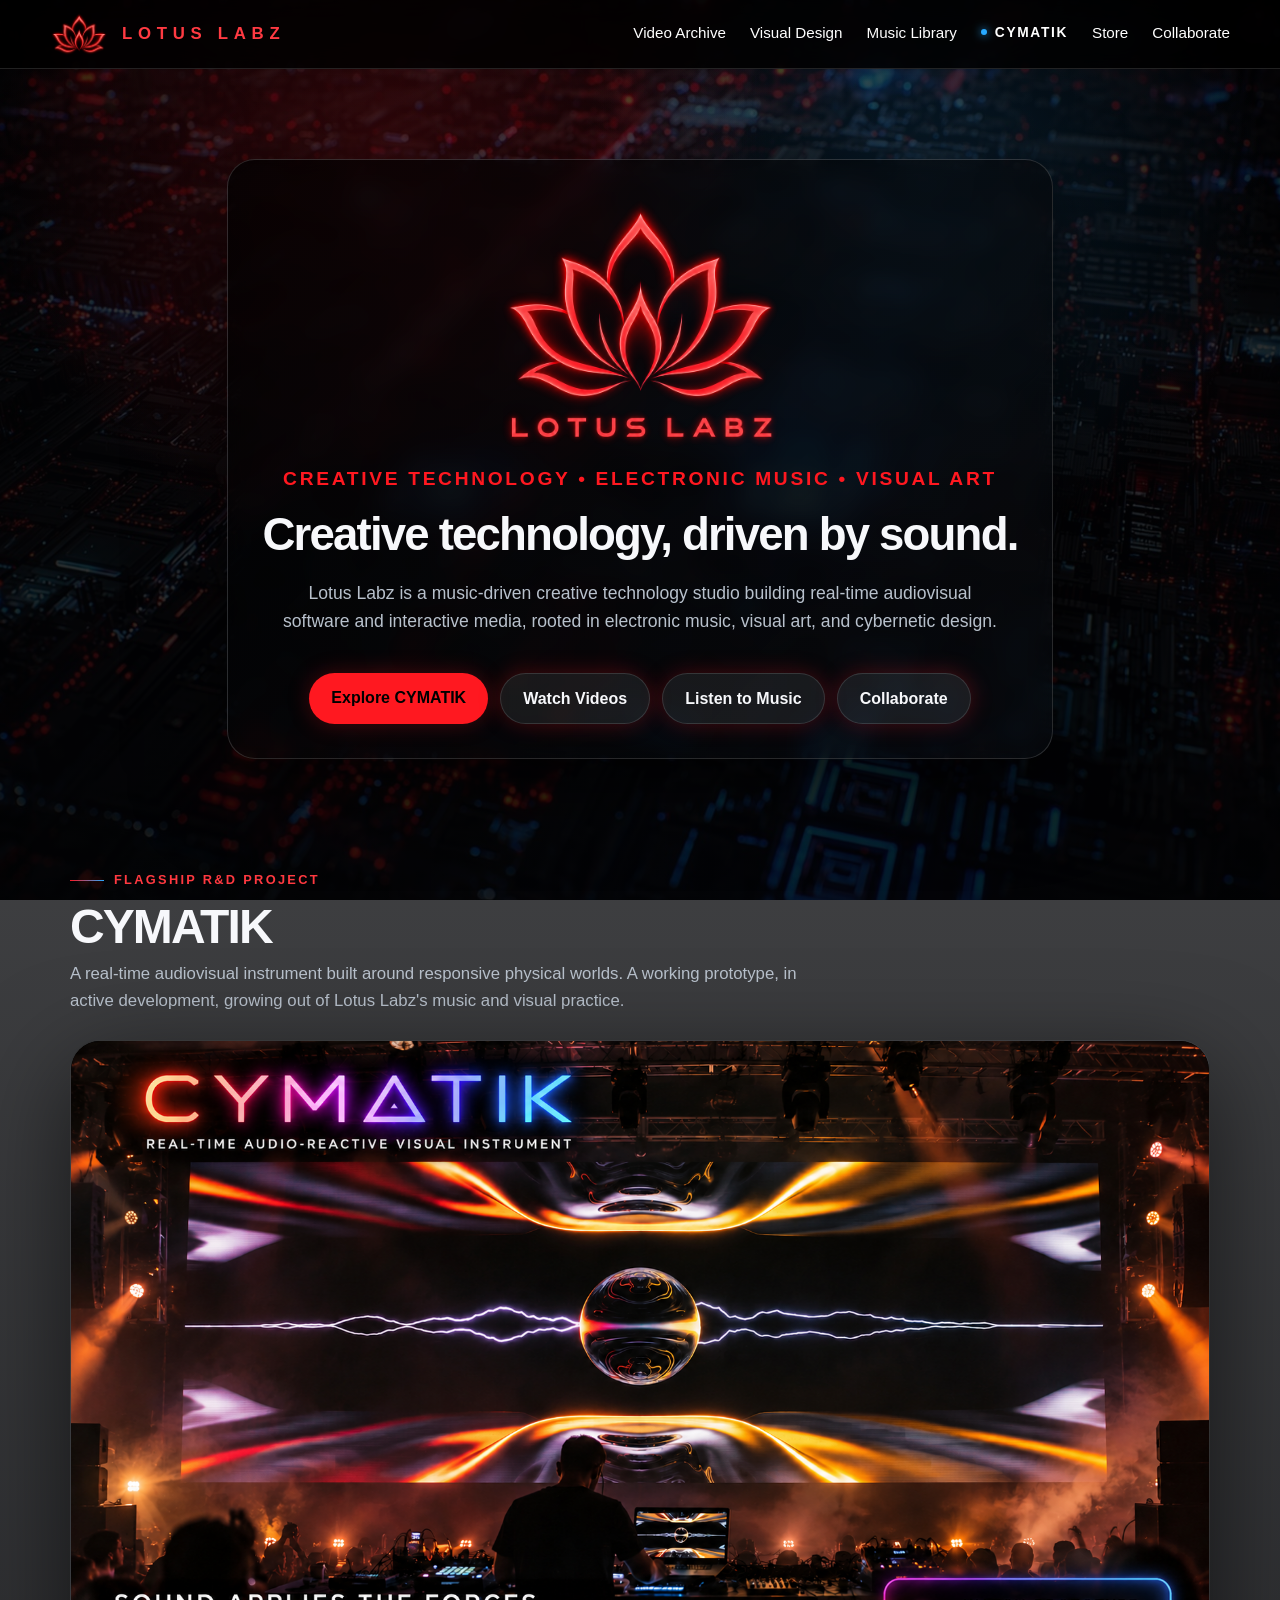
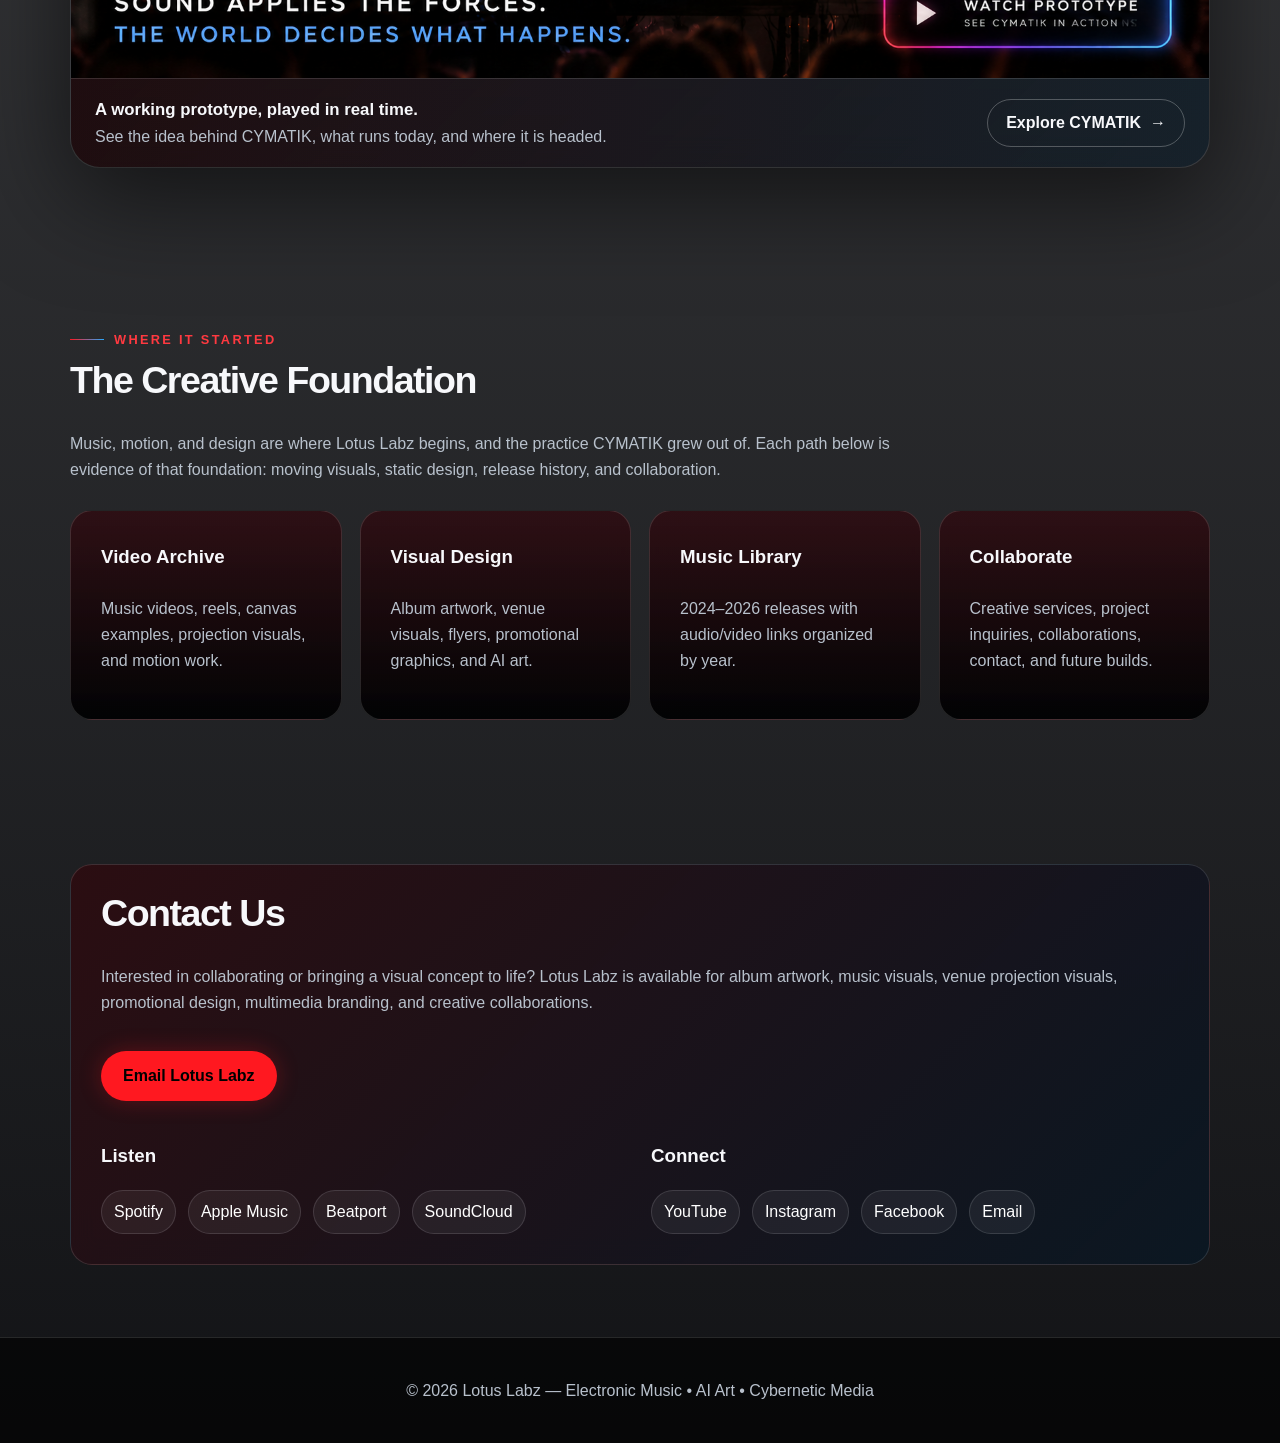
==== index.html @ 0d35b987 "CYMATIK live-performance PromoCard — coordinated site update - Replace CYMATIK PromoCard artwork wit" ====
<!DOCTYPE html><html lang="en"><head><meta charset="UTF-8"/><meta name="viewport" content="width=device-width, initial-scale=1.0"/><title>Lotus Labz | Creative Technology • Electronic Music • Visual Art</title><meta name="description" content="Lotus Labz is a music-driven creative technology studio building real-time audiovisual software and interactive media. Flagship project: CYMATIK, a working audiovisual instrument prototype."/><style>
:root{--bg:#040508;--panel:rgba(7,10,15,.78);--panel-strong:rgba(7,10,15,.9);--text:#f7f8fb;--muted:#b8c1cc;--accent:#ff1820;--blue:#28a9ff;--line:rgba(255,255,255,.13)}
*{box-sizing:border-box}html{scroll-behavior:smooth}body{margin:0;font-family:Arial,Helvetica,sans-serif;background:linear-gradient(rgba(4,5,8,.70),rgba(4,5,8,.94)),url("background.jpg") center/cover fixed no-repeat;color:var(--text);line-height:1.6}
body:before{content:"";position:fixed;inset:0;pointer-events:none;background:radial-gradient(circle at 30% 18%,rgba(255,24,32,.18),transparent 34%),radial-gradient(circle at 72% 22%,rgba(40,169,255,.15),transparent 30%),linear-gradient(90deg,rgba(0,0,0,.35),rgba(0,0,0,.08),rgba(0,0,0,.38));z-index:-1}
header{padding:18px 22px;border-bottom:1px solid var(--line);background:rgba(0,0,0,.8);backdrop-filter:blur(14px);position:sticky;top:0;z-index:10}
nav{display:flex;justify-content:space-between;align-items:center;max-width:1180px;margin:auto;gap:24px}nav ul{display:flex;list-style:none;gap:22px;padding:0;margin:0}nav a,a{color:white;text-decoration:none}nav a:hover,a:hover{color:var(--accent)}
.brand{display:flex;align-items:center;gap:14px;flex:none}.brand-mark{display:block;height:46px;width:auto}.brand-word{color:#ff3a42;font-weight:800;font-size:1.05rem;letter-spacing:.34em;text-transform:uppercase;white-space:nowrap}.brand:hover .brand-word{color:#fff}
.hero{min-height:calc(100vh - 130px);max-width:1180px;margin:auto;padding:40px 20px 30px;display:flex;align-items:center}.hero-panel{max-width:920px;padding:34px;background:linear-gradient(135deg,rgba(0,0,0,.76),rgba(10,13,18,.5));border:1px solid rgba(255,255,255,.15);border-radius:28px;box-shadow:0 24px 90px rgba(0,0,0,.62);backdrop-filter:blur(10px);text-align:center;margin:auto}.hero-brand{display:block;width:min(64vw,290px);height:auto;margin:0 auto 10px}
.kicker{color:var(--accent);text-transform:uppercase;letter-spacing:.14em;font-weight:900;font-size:clamp(.92rem,1.55vw,1.2rem);margin-bottom:18px;white-space:nowrap}.hero h1{font-size:clamp(1.75rem,4vw,2.85rem);line-height:1.02;margin:0 0 20px;letter-spacing:-.04em}.hero p{color:var(--muted);font-size:1.1rem;max-width:720px;margin-left:auto;margin-right:auto}
section{max-width:1180px;margin:auto;padding:72px 20px}section h2{font-size:2.35rem;line-height:1;margin-top:0;letter-spacing:-.04em}.section-intro{color:var(--muted);max-width:820px;margin-bottom:28px}.grid{display:grid;grid-template-columns:repeat(3,1fr);gap:20px}.work-grid{display:grid;grid-template-columns:repeat(4,1fr);gap:18px}
.card,.work-card,.video-card{background:var(--panel);border:1px solid var(--line);border-radius:22px;padding:30px;backdrop-filter:blur(12px)}.work-card{min-height:210px;display:flex;flex-direction:column;justify-content:flex-end;background:linear-gradient(180deg,rgba(255,24,32,.14),rgba(0,0,0,.76)),rgba(7,10,15,.82)}.work-card h3{margin:0 0 8px}.work-card p,.card p,.page-title p,.placeholder p,.video-card p{color:var(--muted)}a.card,a.work-card{display:flex;color:var(--text);transition:.2s}a.card:hover,a.work-card:hover{transform:translateY(-4px);border-color:rgba(255,24,32,.72);box-shadow:0 0 34px rgba(255,24,32,.18),0 0 38px rgba(40,169,255,.08);color:var(--text)}
.btn{display:inline-block;margin-top:20px;background:var(--accent);color:black;padding:12px 22px;border-radius:999px;text-decoration:none;font-weight:bold;box-shadow:0 0 22px rgba(255,24,32,.26)}.btn.secondary{background:rgba(255,255,255,.08);color:var(--text);border:1px solid var(--line)}.btn.disabled{background:rgba(255,255,255,.055);color:rgba(255,255,255,.48);border:1px solid rgba(255,255,255,.14);box-shadow:none;cursor:not-allowed;pointer-events:none}.btn.disabled:hover{transform:none;color:rgba(255,255,255,.48);border-color:rgba(255,255,255,.14);background:rgba(255,255,255,.055)}.button-row{display:flex;flex-wrap:wrap;gap:12px;justify-content:center}
.page-title{max-width:1180px;margin:auto;padding:90px 20px 20px}.page-title h1{font-size:clamp(3rem,7vw,5.2rem);line-height:.94;margin-bottom:12px;letter-spacing:-.06em}.placeholder{background:var(--panel-strong);border:1px dashed rgba(255,255,255,.28);border-radius:22px;padding:34px;backdrop-filter:blur(12px)}
.video-stack{display:grid;gap:34px}.video-card{padding:0;overflow:hidden;background:linear-gradient(135deg,rgba(7,10,15,.92),rgba(7,10,15,.72));box-shadow:0 18px 70px rgba(0,0,0,.42)}.video-info{padding:24px 28px 30px}.video-info h3{margin:0 0 8px;font-size:clamp(1.6rem,3vw,2.35rem);letter-spacing:-.04em}.video-meta{display:inline-flex;color:var(--accent);font-size:.78rem;font-weight:800;letter-spacing:.16em;text-transform:uppercase;margin-bottom:12px}.video-frame{position:relative;width:100%;aspect-ratio:16/9;background:rgba(0,0,0,.65);border-bottom:1px solid var(--line)}.video-frame iframe{position:absolute;inset:0;width:100%;height:100%}
.year-block{margin-bottom:34px}.year-block h2{border-bottom:1px solid var(--line);padding-bottom:16px}.track-list{display:grid;gap:12px}.track-row{display:grid;grid-template-columns:auto 1fr auto;align-items:center;gap:14px;background:rgba(7,10,15,.76);border:1px solid var(--line);border-radius:16px;padding:14px 16px;transition:.2s}.track-row:hover{transform:translateX(4px);border-color:rgba(255,24,32,.72);box-shadow:0 0 24px rgba(255,24,32,.16)}.track-icon{width:34px;height:34px;border-radius:50%;display:grid;place-items:center;background:rgba(255,255,255,.08)}.track-name{font-weight:800}.track-note{color:var(--muted);font-size:.86rem}.track-action{color:var(--accent);font-weight:800;font-size:.84rem;white-space:nowrap}
.gallery-subsection{margin-bottom:48px}.gallery-grid{display:grid;grid-template-columns:repeat(3,1fr);gap:18px}.gallery-item{position:relative;display:block;overflow:hidden;border-radius:20px;border:1px solid var(--line);background:#000;aspect-ratio:1/1;transition:.2s}.gallery-item img{width:100%;height:100%;object-fit:cover;display:block;transition:.25s}.gallery-item:hover{transform:translateY(-4px);border-color:rgba(255,24,32,.72);box-shadow:0 0 32px rgba(255,24,32,.18)}.gallery-item:hover img{transform:scale(1.055);opacity:.82}.gallery-caption{position:absolute;inset:auto 0 0 0;padding:18px;background:linear-gradient(transparent,rgba(0,0,0,.88))}.gallery-caption h3{margin:0;font-size:1rem}.gallery-caption p{margin:4px 0 0;color:var(--muted);font-size:.82rem}
.lightbox{display:none;position:fixed;z-index:50;inset:0;background:rgba(0,0,0,.92);align-items:center;justify-content:center;padding:30px}.lightbox:target{display:flex}.lightbox-content{max-width:min(96vw,1200px);max-height:90vh;text-align:center}.lightbox img{max-width:100%;max-height:78vh;object-fit:contain;border-radius:16px;box-shadow:0 0 50px rgba(255,24,32,.22)}.lightbox-close{position:fixed;top:20px;right:26px;font-size:2rem;color:white}
.contact-card{background:linear-gradient(135deg,rgba(255,24,32,.14),rgba(40,169,255,.08)),var(--panel-strong)}.platforms{display:grid;grid-template-columns:repeat(2,minmax(0,1fr));gap:22px;margin-top:22px}.socials{display:flex;flex-wrap:wrap;gap:12px;margin-top:10px}.socials a{border:1px solid var(--line);border-radius:999px;padding:8px 12px;background:rgba(255,255,255,.06)}

.cymatik-section{position:relative;max-width:1180px;margin:auto;padding:38px 20px 82px}.cymatik-entry{position:relative;overflow:hidden;border:1px solid rgba(255,255,255,.16);border-radius:30px;background:linear-gradient(135deg,rgba(0,0,0,.86),rgba(7,10,15,.62));box-shadow:0 28px 100px rgba(0,0,0,.58);backdrop-filter:blur(14px);transition:border-color .3s ease,box-shadow .3s ease}.cymatik-entry:hover{border-color:rgba(255,255,255,.32);box-shadow:0 30px 110px rgba(0,0,0,.62),0 0 42px rgba(255,24,32,.12),0 0 48px rgba(40,169,255,.08)}.cymatik-stage{position:relative;display:block;overflow:hidden;border-radius:29px 29px 0 0;background:#000}.cymatik-promo{position:relative;display:block;opacity:1;visibility:visible;transition:opacity .4s ease,visibility 0s linear 0s}.cymatik-card{display:block;width:100%;height:auto}.cymatik-trigger{position:absolute;transform:translate(-50%,-50%);margin:0;padding:0;border:0;background:transparent;-webkit-appearance:none;appearance:none;cursor:pointer;min-width:44px;min-height:44px;transition:background-color .25s ease,box-shadow .25s ease}.cymatik-trigger:focus-visible{outline:2px solid var(--blue);outline-offset:4px}.cymatik-trigger--watchproto{left:84%;top:87.5%;width:22%;height:9%;border-radius:999px}.cymatik-trigger--watchproto:hover{background:rgba(255,255,255,.1);box-shadow:0 0 22px rgba(255,24,32,.28)}.cymatik-player{position:absolute;inset:0;opacity:0;visibility:hidden;background:#000;transition:opacity .4s ease,visibility 0s linear .4s}.cymatik-video{display:block;width:100%;height:100%;object-fit:contain;background:#000}.cymatik-stage.is-playing .cymatik-promo{opacity:0;visibility:hidden;transition:opacity .4s ease,visibility 0s linear .4s}.cymatik-stage.is-playing .cymatik-player{opacity:1;visibility:visible;transition:opacity .4s ease,visibility 0s linear 0s}.cymatik-close{position:absolute;top:14px;right:14px;z-index:3;display:flex;align-items:center;justify-content:center;width:44px;height:44px;font-size:1.5rem;line-height:1;color:var(--text);background:rgba(0,0,0,.62);border:1px solid var(--line);border-radius:50%;cursor:pointer;transition:background-color .2s ease,border-color .2s ease}.cymatik-close:hover{background:rgba(0,0,0,.85);border-color:rgba(255,255,255,.4)}.cymatik-close:focus-visible{outline:2px solid var(--blue);outline-offset:3px}@media(prefers-reduced-motion:reduce){.cymatik-promo,.cymatik-player,.cymatik-entry,.cymatik-trigger,.cymatik-close{transition:none}}

.eyebrow{display:inline-flex;align-items:center;gap:10px;color:#ff3940;font-size:.8rem;font-weight:900;letter-spacing:.18em;text-transform:uppercase}.eyebrow:before{content:"";width:34px;height:1px;background:linear-gradient(90deg,var(--accent),var(--blue))}.cymatik-section{padding-top:24px}.cymatik-intro{max-width:760px;margin:0 0 26px}.cymatik-intro h2{font-size:clamp(2rem,4vw,3rem);margin:12px 0 10px}.cymatik-intro p{color:var(--muted);margin:0;font-size:1.05rem}.cymatik-path{display:flex;align-items:center;justify-content:space-between;gap:22px;padding:18px 24px;background:linear-gradient(90deg,rgba(255,24,32,.08),rgba(40,169,255,.07));border-top:1px solid var(--line)}.cymatik-path p{margin:0;color:var(--muted)}.cymatik-path strong{display:block;color:var(--text);font-size:1.05rem}.cymatik-path a{flex:none;display:inline-flex;align-items:center;gap:9px;padding:10px 18px;border:1px solid rgba(255,255,255,.26);border-radius:999px;font-weight:800;color:var(--text)}.cymatik-path a:after{content:"\2192"}.cymatik-path a:hover{border-color:rgba(255,24,32,.7)}
footer{text-align:center;padding:40px 20px;border-top:1px solid var(--line);color:var(--muted);background:rgba(0,0,0,.62)}
@media(max-width:900px){.kicker{white-space:normal;font-size:1rem}.grid,.work-grid,.gallery-grid,.platforms{grid-template-columns:1fr}.hero{min-height:auto;padding:34px 18px}.hero-panel{padding:24px}nav{align-items:flex-start;gap:16px;flex-direction:column}nav ul{flex-wrap:wrap;gap:14px}.brand-mark{height:40px}.brand-word{font-size:.92rem;letter-spacing:.28em}.track-row{grid-template-columns:auto 1fr}.track-action{grid-column:2}.cymatik-section{padding:28px 14px 60px}.cymatik-entry{border-radius:20px}.cymatik-stage{border-radius:19px 19px 0 0}.cymatik-close{top:10px;right:10px}.cymatik-path{align-items:flex-start;flex-direction:column;padding:18px}.cymatik-path a{width:100%;justify-content:center}.cymatik-intro h2{font-size:2rem}}
</style><link rel="stylesheet" href="assets/site.css"><script src="assets/site.js"></script></head><body><header class="site-header"><nav class="site-nav" aria-label="Primary"><a class="brand" href="index.html" aria-label="Lotus Labz home"><img class="brand-mark" src="assets/lotus-labz-mark-red-v2-web.png" alt=""><span class="brand-word">Lotus Labz</span></a><button type="button" class="nav-toggle" aria-expanded="false" aria-controls="site-menu" aria-label="Open menu"><span class="bars"></span></button><ul class="site-menu" id="site-menu"><li><a href="visuals.html">Video Archive</a></li><li><a href="design.html">Visual Design</a></li><li><a href="music.html">Music Library</a></li><li><a class="nav-cymatik" href="cymatik/">CYMATIK</a></li><li><a href="store/">Store</a></li><li><a href="lotus-labz.html">Collaborate</a></li></ul></nav></header>
<section class="hero"><div class="hero-panel"><img src="assets/lotus-labz-logo-red-v2-web.png" class="hero-brand" alt="Lotus Labz"><div class="kicker">Creative Technology • Electronic Music • Visual Art</div><h1>Creative technology, driven by sound.</h1><p>Lotus Labz is a music-driven creative technology studio building real-time audiovisual software and interactive media, rooted in electronic music, visual art, and cybernetic design.</p><div class="button-row"><a class="btn" href="cymatik/">Explore CYMATIK</a><a class="btn secondary" href="visuals.html">Watch Videos</a><a class="btn secondary" href="music.html">Listen to Music</a><a class="btn secondary" href="lotus-labz.html">Collaborate</a></div></div></section>

<section class="cymatik-section" id="cymatik"><div class="cymatik-intro"><span class="eyebrow">Flagship R&amp;D Project</span><h2>CYMATIK</h2><p>A real-time audiovisual instrument built around responsive physical worlds. A working prototype, in active development, growing out of Lotus Labz's music and visual practice.</p></div><div class="cymatik-entry"><div class="cymatik-stage" id="cymatikStage"><div class="cymatik-promo"><img class="cymatik-card" src="assets/cymatik-live-performance-promo.png" alt="CYMATIK by Lotus Labz — live performance. Audio-reactive visual instrument in action."><button type="button" class="cymatik-trigger cymatik-trigger--watchproto" data-cymatik-open aria-label="Watch the CYMATIK prototype demo"></button></div><div class="cymatik-player"><video class="cymatik-video" id="cymatikVideo" controls playsinline preload="none"><source src="media/cymatik-web-preview.mp4" type="video/mp4">Your browser does not support the video tag.</video><button type="button" class="cymatik-close" id="cymatikClose" aria-label="Close preview and return to the CYMATIK card">&times;</button></div></div><div class="cymatik-path"><p><strong>A working prototype, played in real time.</strong>See the idea behind CYMATIK, what runs today, and where it is headed.</p><a href="cymatik/">Explore CYMATIK</a></div></div></section>
<section id="work"><span class="eyebrow eyebrow-lead">Where it started</span><h2>The Creative Foundation</h2><p class="section-intro">Music, motion, and design are where Lotus Labz begins, and the practice CYMATIK grew out of. Each path below is evidence of that foundation: moving visuals, static design, release history, and collaboration.</p><div class="work-grid"><a class="work-card" href="visuals.html"><h3>Video Archive</h3><p>Music videos, reels, canvas examples, projection visuals, and motion work.</p></a><a class="work-card" href="design.html"><h3>Visual Design</h3><p>Album artwork, venue visuals, flyers, promotional graphics, and AI art.</p></a><a class="work-card" href="music.html"><h3>Music Library</h3><p>2024–2026 releases with audio/video links organized by year.</p></a><a class="work-card" href="lotus-labz.html"><h3>Collaborate</h3><p>Creative services, project inquiries, collaborations, contact, and future builds.</p></a></div></section>
<section id="contact"><div class="card contact-card"><h2>Contact Us</h2><p>Interested in collaborating or bringing a visual concept to life? Lotus Labz is available for album artwork, music visuals, venue projection visuals, promotional design, multimedia branding, and creative collaborations.</p><a class="btn" href="mailto:jynx@lotuslabz.net">Email Lotus Labz</a><div class="platforms"><div><h3>Listen</h3><div class="socials"><a href="https://open.spotify.com/artist/1IHrpVkPW9ubfXyLaTSTbT?si=lDyLz0TPRCCQdSiR8ipe6Q" target="_blank">Spotify</a><a href="https://music.apple.com/us/artist/jynxer23/1738558885" target="_blank">Apple Music</a><a href="https://www.beatport.com/search?q=jynxer23" target="_blank">Beatport</a><a href="https://soundcloud.com/jynxer23" target="_blank">SoundCloud</a></div></div><div><h3>Connect</h3><div class="socials"><a href="https://www.youtube.com/@jamiesako3502" target="_blank">YouTube</a><a href="https://www.instagram.com/jynxer23/" target="_blank">Instagram</a><a href="https://www.facebook.com/jynxer23/" target="_blank">Facebook</a><a href="mailto:jynx@lotuslabz.net">Email</a></div></div></div></div></section>
<footer>© 2026 Lotus Labz — Electronic Music • AI Art • Cybernetic Media</footer><script src="assets/cymatik-player.js"></script>
</body></html>
---- assets/site.css ----
/* Lotus Labz shared header + bridge styles. Loaded last on every page so it wins over per-page legacy header rules. */
.site-header{padding:12px 22px;border-bottom:1px solid rgba(255,255,255,.13);background:rgba(0,0,0,.84);-webkit-backdrop-filter:blur(14px);backdrop-filter:blur(14px);position:sticky;top:0;z-index:30}
.site-header .site-nav{display:flex;flex-direction:row;align-items:center;justify-content:space-between;max-width:1180px;margin:0 auto;gap:24px}
.site-header .brand{display:flex;align-items:center;gap:14px;flex:none;color:#fff;text-decoration:none}
.site-header .brand-mark{display:block;height:44px;width:auto}
.site-header .brand-word{color:#ff3a42;font-weight:800;font-size:1.05rem;letter-spacing:.34em;text-transform:uppercase;white-space:nowrap}
.site-header .brand:hover .brand-word{color:#fff}
.site-header .site-menu{display:flex;flex-direction:row;flex-wrap:nowrap;align-items:center;gap:4px 24px;list-style:none;padding:0;margin:0}
.site-header .site-menu a{display:inline-block;color:#fff;text-decoration:none;font-size:.95rem;padding:6px 0;border-bottom:2px solid transparent;white-space:nowrap}
.site-header .site-menu a:hover{color:#ff1820}
.site-header .site-menu a[aria-current="page"]{color:#ff3a42;font-weight:800;border-bottom-color:#ff3a42}
.site-header .site-menu a.nav-cymatik{font-weight:800;letter-spacing:.12em;text-transform:uppercase;font-size:.86rem}
.site-header .site-menu a.nav-cymatik:before{content:"";display:inline-block;width:6px;height:6px;border-radius:50%;background:#28a9ff;box-shadow:0 0 9px #28a9ff;margin-right:8px;vertical-align:middle;position:relative;top:-1px}
.site-header .nav-toggle{display:none;flex:none;width:44px;height:44px;padding:0;border:1px solid rgba(255,255,255,.22);border-radius:12px;background:rgba(255,255,255,.04);cursor:pointer;position:relative;color:#fff}
.site-header .nav-toggle:hover{border-color:#ff1820}
.site-header .nav-toggle .bars,.site-header .nav-toggle .bars:before,.site-header .nav-toggle .bars:after{display:block;position:absolute;left:12px;width:18px;height:2px;border-radius:2px;background:#fff;content:"";transition:transform .2s,opacity .2s,top .2s}
.site-header .nav-toggle .bars{top:21px}
.site-header .nav-toggle .bars:before{left:0;top:-6px}
.site-header .nav-toggle .bars:after{left:0;top:6px}
.site-header .nav-toggle[aria-expanded="true"] .bars{background:transparent}
.site-header .nav-toggle[aria-expanded="true"] .bars:before{top:0;transform:rotate(45deg)}
.site-header .nav-toggle[aria-expanded="true"] .bars:after{top:0;transform:rotate(-45deg)}

@media(max-width:1000px){
  .site-header{padding:10px 16px}
  .site-header .brand-mark{height:38px}
  .site-header .brand-word{font-size:.84rem;letter-spacing:.24em}
  /* no-JS fallback: links wrap in a compact row under the brand */
  .site-header .site-nav{flex-wrap:wrap}
  .site-header .site-menu{flex-wrap:wrap;gap:2px 16px;width:100%}
  /* JS present: collapse into a toggle menu */
  .nav-js .site-header .nav-toggle{display:block}
  .nav-js .site-header .site-nav{flex-wrap:nowrap}
  .nav-js .site-header .site-menu{display:none;position:absolute;left:0;right:0;top:100%;flex-direction:column;align-items:stretch;gap:0;width:auto;padding:6px 16px 14px;background:rgba(4,5,8,.97);border-bottom:1px solid rgba(255,24,32,.4);box-shadow:0 24px 40px rgba(0,0,0,.6)}
  .nav-js .site-header .site-menu.is-open{display:flex}
  .nav-js .site-header .site-menu li{border-top:1px solid rgba(255,255,255,.09)}
  .nav-js .site-header .site-menu li:first-child{border-top:0}
  .nav-js .site-header .site-menu a{display:block;padding:14px 4px;font-size:1rem;border-bottom:0}
  .nav-js .site-header .site-menu a[aria-current="page"]{box-shadow:inset 3px 0 0 #ff3a42;padding-left:12px}
}

/* "Lineage" band: ties creative pages back to the CYMATIK direction without rewriting their content */
.lineage{max-width:1180px;margin:10px auto 0;padding:0 20px 56px}
.lineage-inner{display:flex;align-items:center;justify-content:space-between;gap:24px;padding:22px 26px;border:1px solid rgba(255,255,255,.13);border-left:3px solid #ff1820;border-radius:18px;background:linear-gradient(90deg,rgba(255,24,32,.09),rgba(7,10,15,.8) 55%),rgba(7,10,15,.8);-webkit-backdrop-filter:blur(10px);backdrop-filter:blur(10px)}
.lineage-copy{margin:0;color:#b8c1cc;line-height:1.6;max-width:760px}
.lineage-copy strong{display:block;color:#f7f8fb;font-size:1.05rem;margin-bottom:4px}
.lineage-link{flex:none;color:#fff;text-decoration:none;font-weight:800;letter-spacing:.08em;text-transform:uppercase;font-size:.82rem;padding:12px 20px;border:1px solid rgba(40,169,255,.6);border-radius:999px;white-space:nowrap}
.lineage-link:hover{color:#fff;border-color:#ff1820;box-shadow:0 0 22px rgba(255,24,32,.28)}
@media(max-width:700px){.lineage{padding:0 16px 44px}.lineage-inner{flex-direction:column;align-items:flex-start;padding:20px}.lineage-link{width:100%;text-align:center}}
.eyebrow-lead{margin-bottom:12px}
/* Store: product facts + services row (storefront.css provides .tier, .shell, .status, .btn) */
.store-facts{padding-bottom:36px}
.store-facts .tier-grid{grid-template-columns:repeat(2,1fr)}
.store-facts dl{margin:12px 0 0;display:grid;grid-template-columns:auto 1fr;gap:8px 18px;color:#b8c1cc;font-size:.95rem}
.store-facts dt{color:#f7f8fb;font-weight:800}
.store-facts dd{margin:0}
.store-facts .tier p{margin:8px 0 0;color:#b8c1cc;font-size:.95rem}
.store-facts .button-row{margin-top:16px}
@media(max-width:900px){.store-facts .tier-grid{grid-template-columns:1fr}}
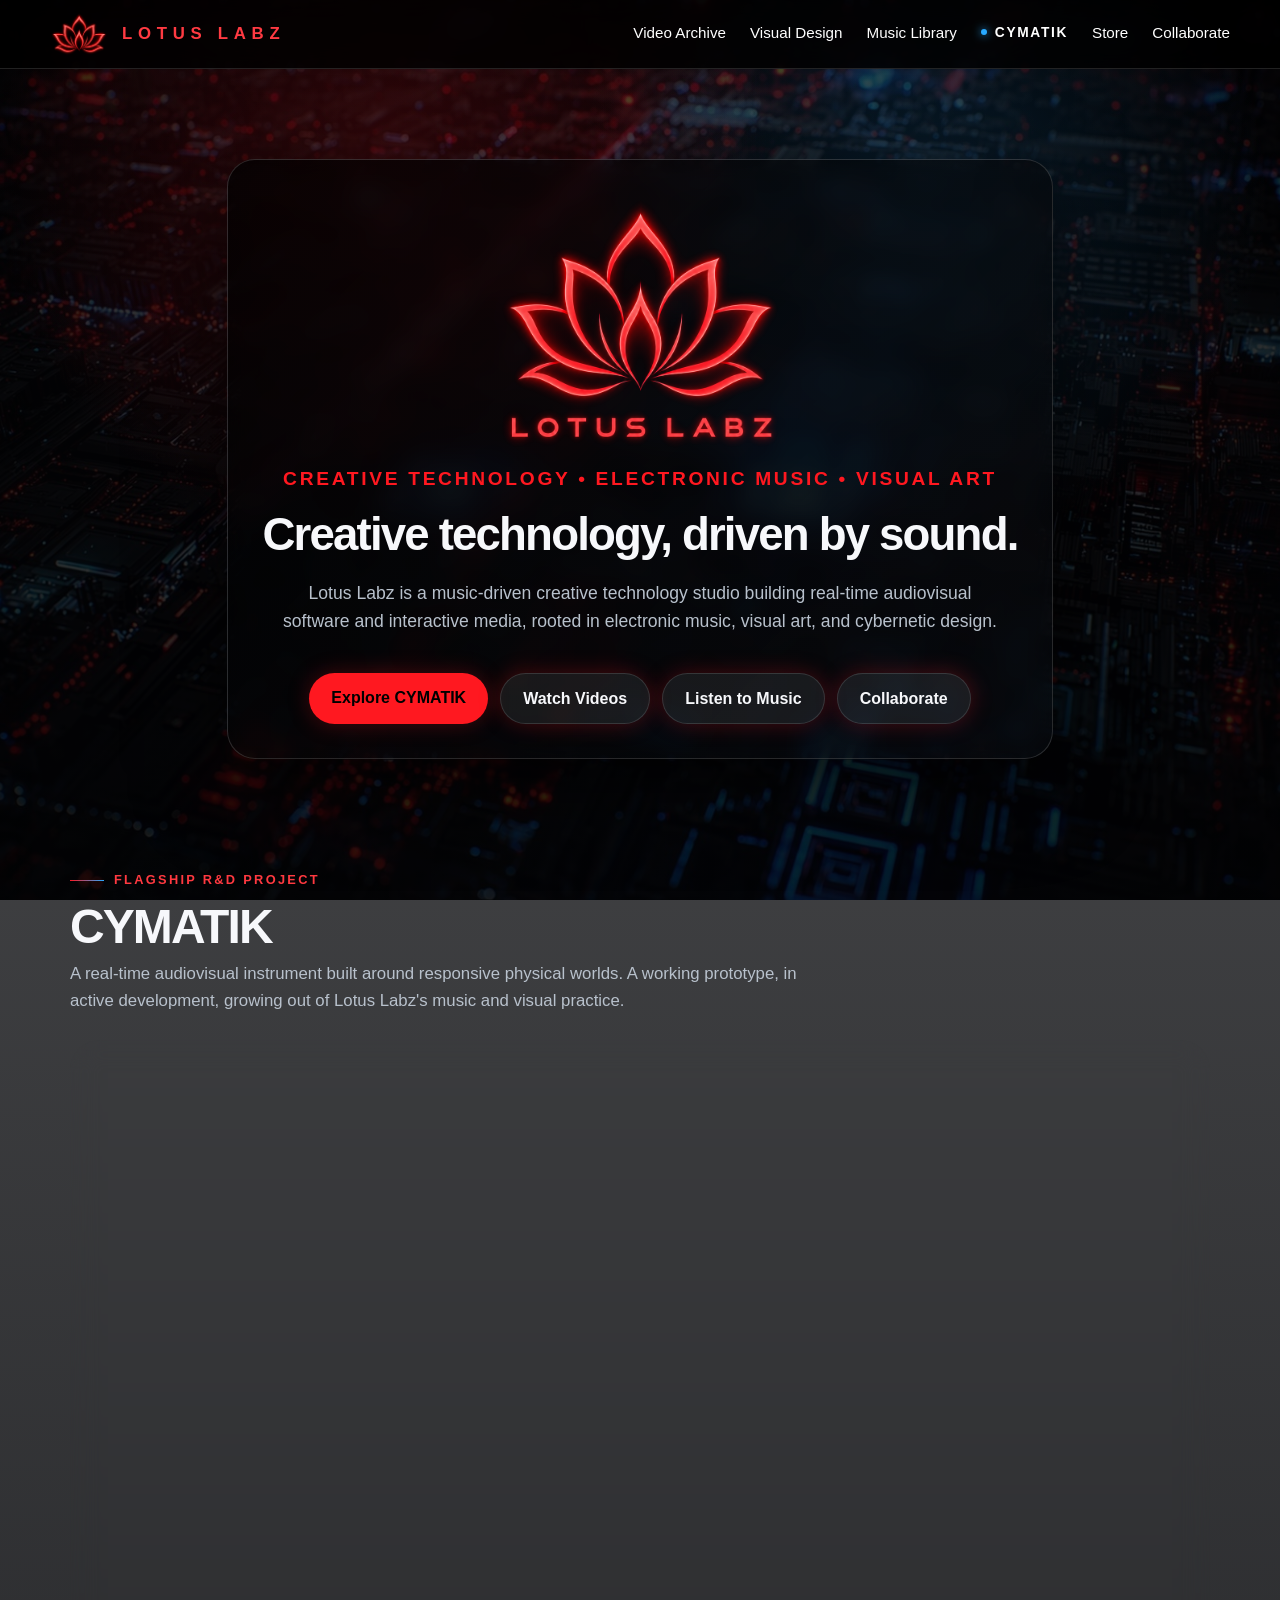
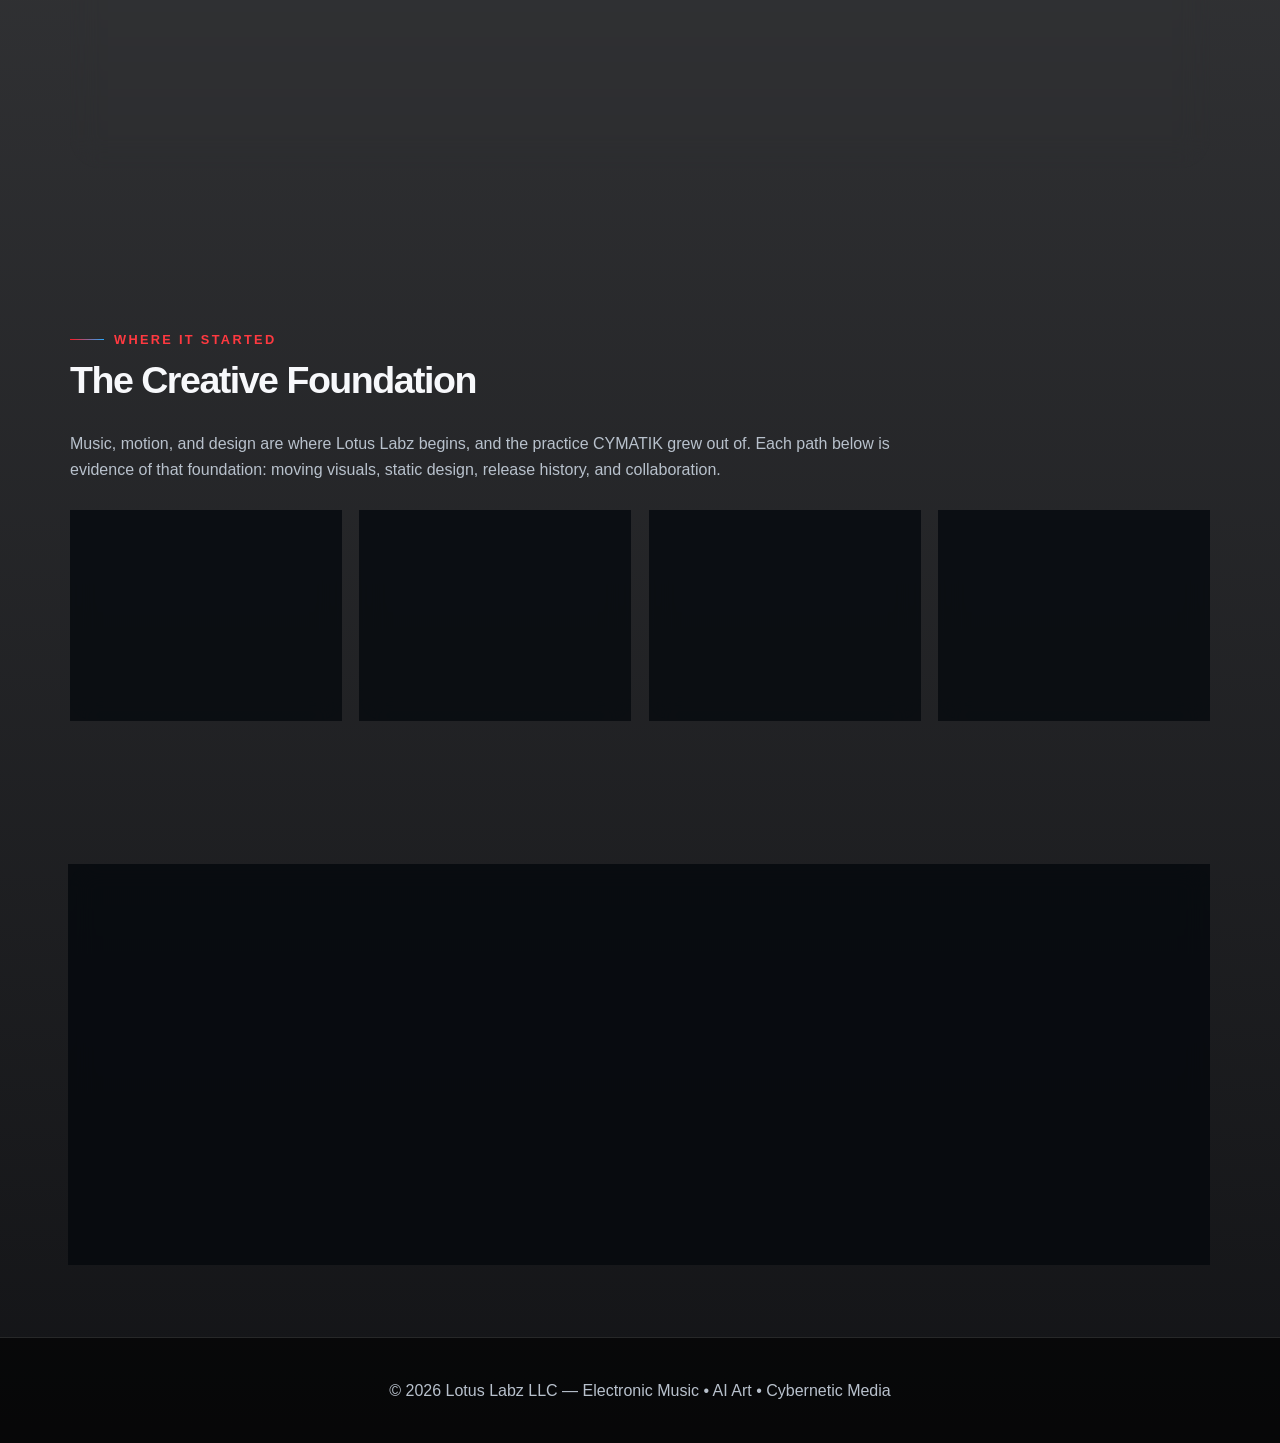
==== commit f51701a4: "Add Lotus Labz LLC site identification" ====
--- a/index.html
+++ b/index.html
@@ -28,5 +28,5 @@
 <section class="cymatik-section" id="cymatik"><div class="cymatik-intro"><span class="eyebrow">Flagship R&amp;D Project</span><h2>CYMATIK</h2><p>A real-time audiovisual instrument built around responsive physical worlds. A working prototype, in active development, growing out of Lotus Labz's music and visual practice.</p></div><div class="cymatik-entry"><div class="cymatik-stage" id="cymatikStage"><div class="cymatik-promo"><img class="cymatik-card" src="assets/cymatik-live-performance-promo.png" alt="CYMATIK by Lotus Labz — live performance. Audio-reactive visual instrument in action."><button type="button" class="cymatik-trigger cymatik-trigger--watchproto" data-cymatik-open aria-label="Watch the CYMATIK prototype demo"></button></div><div class="cymatik-player"><video class="cymatik-video" id="cymatikVideo" controls playsinline preload="none"><source src="media/cymatik-web-preview.mp4" type="video/mp4">Your browser does not support the video tag.</video><button type="button" class="cymatik-close" id="cymatikClose" aria-label="Close preview and return to the CYMATIK card">&times;</button></div></div><div class="cymatik-path"><p><strong>A working prototype, played in real time.</strong>See the idea behind CYMATIK, what runs today, and where it is headed.</p><a href="cymatik/">Explore CYMATIK</a></div></div></section>
 <section id="work"><span class="eyebrow eyebrow-lead">Where it started</span><h2>The Creative Foundation</h2><p class="section-intro">Music, motion, and design are where Lotus Labz begins, and the practice CYMATIK grew out of. Each path below is evidence of that foundation: moving visuals, static design, release history, and collaboration.</p><div class="work-grid"><a class="work-card" href="visuals.html"><h3>Video Archive</h3><p>Music videos, reels, canvas examples, projection visuals, and motion work.</p></a><a class="work-card" href="design.html"><h3>Visual Design</h3><p>Album artwork, venue visuals, flyers, promotional graphics, and AI art.</p></a><a class="work-card" href="music.html"><h3>Music Library</h3><p>2024–2026 releases with audio/video links organized by year.</p></a><a class="work-card" href="lotus-labz.html"><h3>Collaborate</h3><p>Creative services, project inquiries, collaborations, contact, and future builds.</p></a></div></section>
 <section id="contact"><div class="card contact-card"><h2>Contact Us</h2><p>Interested in collaborating or bringing a visual concept to life? Lotus Labz is available for album artwork, music visuals, venue projection visuals, promotional design, multimedia branding, and creative collaborations.</p><a class="btn" href="mailto:jynx@lotuslabz.net">Email Lotus Labz</a><div class="platforms"><div><h3>Listen</h3><div class="socials"><a href="https://open.spotify.com/artist/1IHrpVkPW9ubfXyLaTSTbT?si=lDyLz0TPRCCQdSiR8ipe6Q" target="_blank">Spotify</a><a href="https://music.apple.com/us/artist/jynxer23/1738558885" target="_blank">Apple Music</a><a href="https://www.beatport.com/search?q=jynxer23" target="_blank">Beatport</a><a href="https://soundcloud.com/jynxer23" target="_blank">SoundCloud</a></div></div><div><h3>Connect</h3><div class="socials"><a href="https://www.youtube.com/@jamiesako3502" target="_blank">YouTube</a><a href="https://www.instagram.com/jynxer23/" target="_blank">Instagram</a><a href="https://www.facebook.com/jynxer23/" target="_blank">Facebook</a><a href="mailto:jynx@lotuslabz.net">Email</a></div></div></div></div></section>
-<footer>© 2026 Lotus Labz — Electronic Music • AI Art • Cybernetic Media</footer><script src="assets/cymatik-player.js"></script>
+<footer>© 2026 Lotus Labz LLC — Electronic Music • AI Art • Cybernetic Media</footer><script src="assets/cymatik-player.js"></script>
 </body></html>
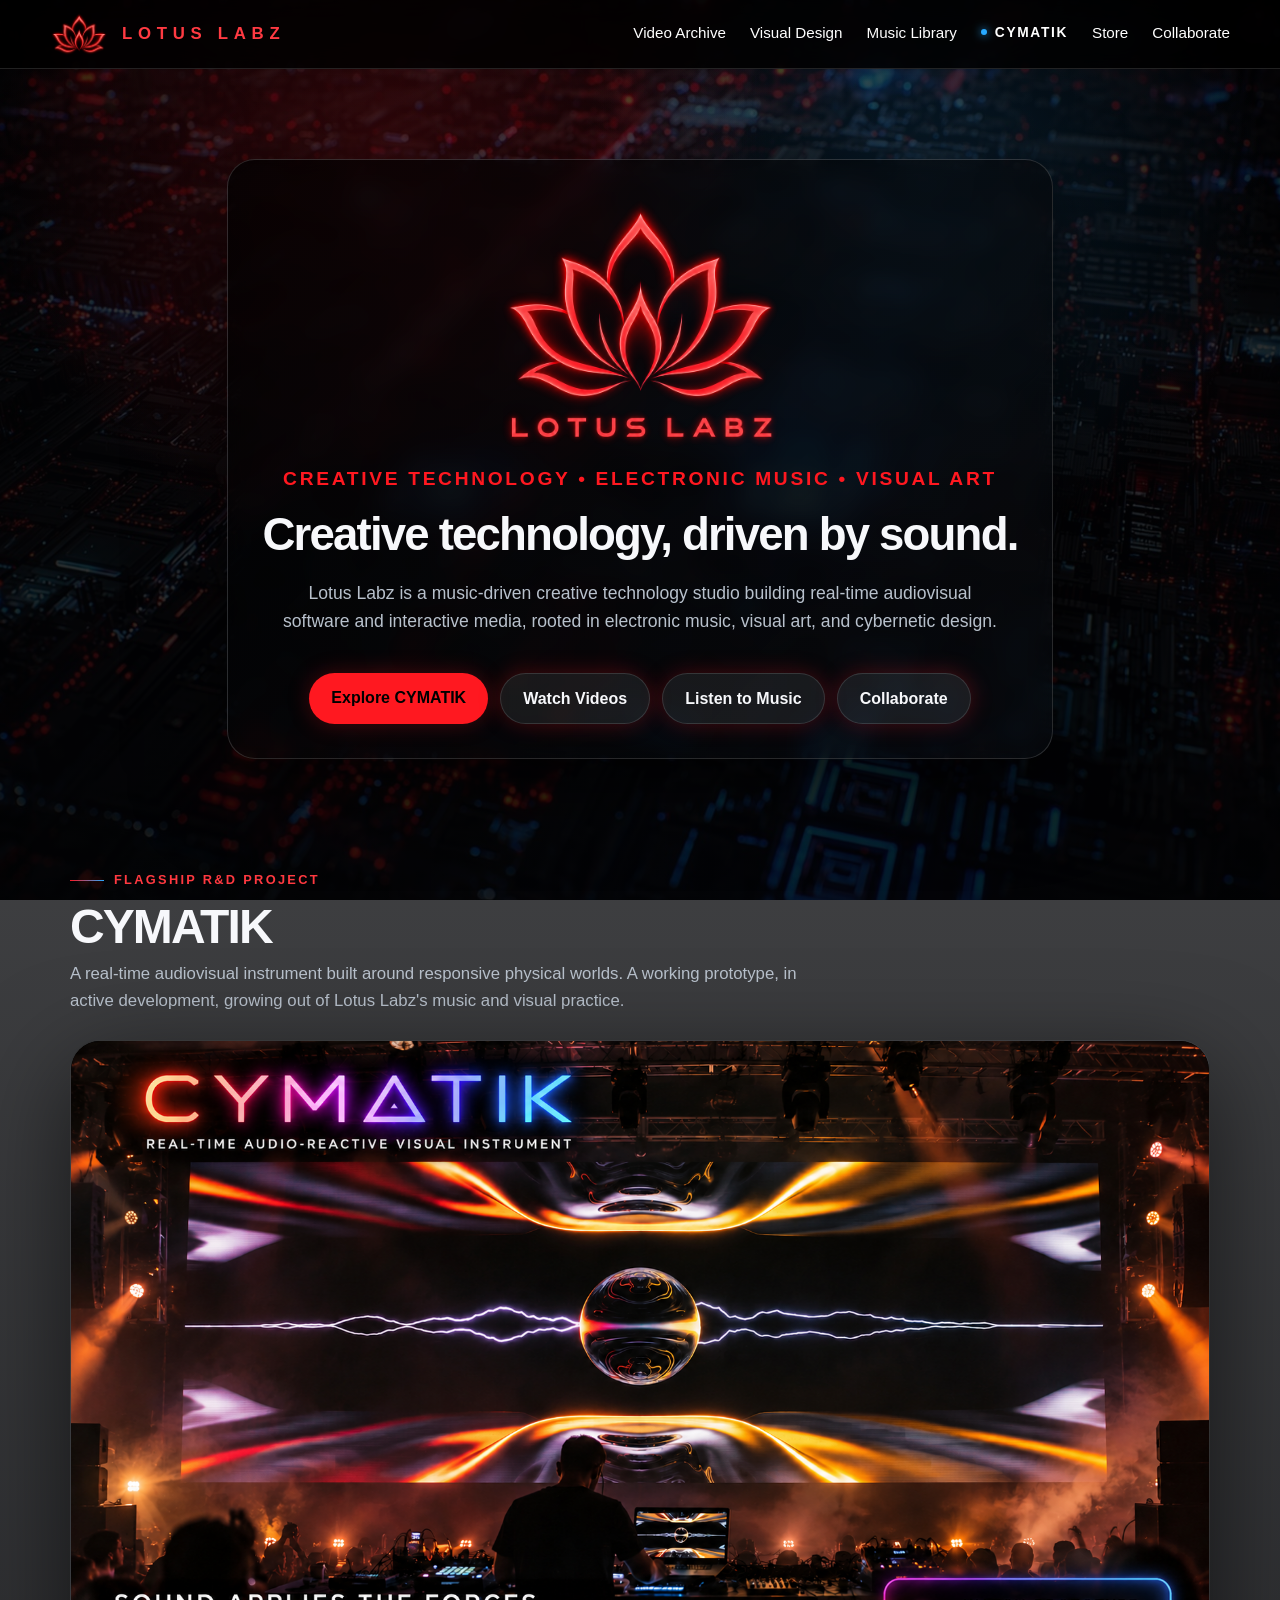
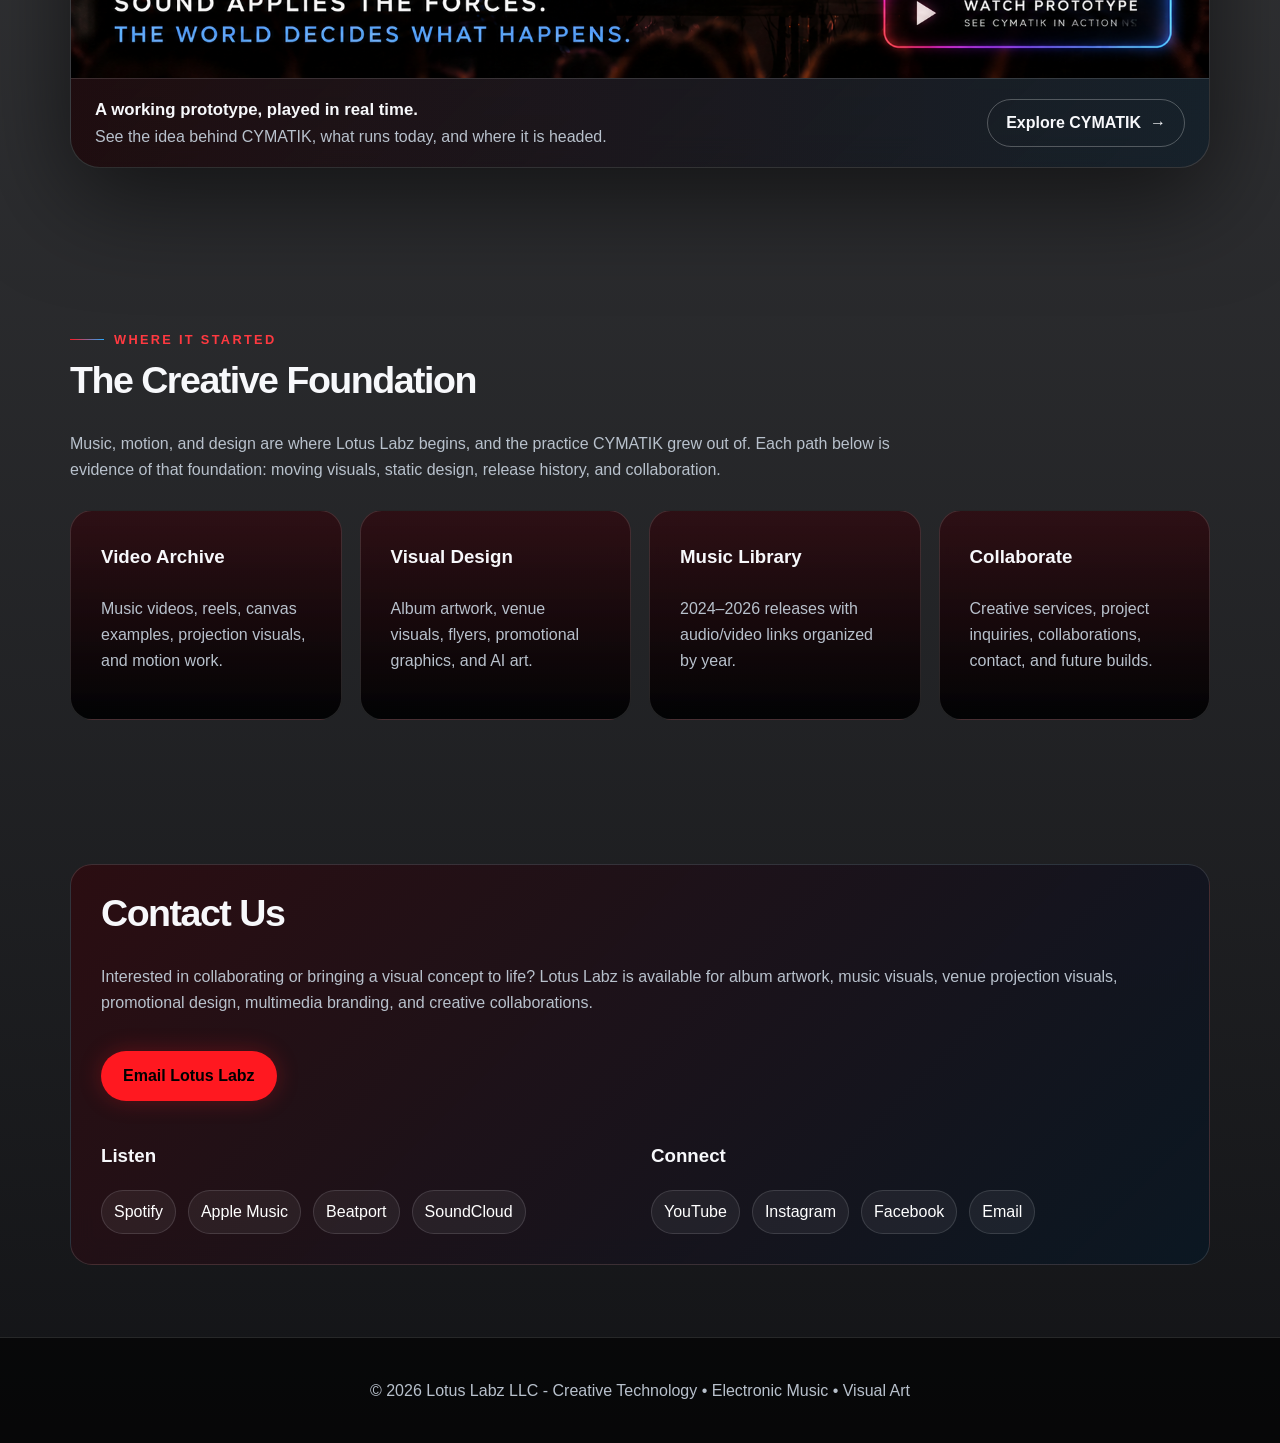
==== commit 821c0e75: "Refresh Lotus Labz public branding" ====
--- a/index.html
+++ b/index.html
@@ -1,4 +1,4 @@
-<!DOCTYPE html><html lang="en"><head><meta charset="UTF-8"/><meta name="viewport" content="width=device-width, initial-scale=1.0"/><title>Lotus Labz | Creative Technology • Electronic Music • Visual Art</title><meta name="description" content="Lotus Labz is a music-driven creative technology studio building real-time audiovisual software and interactive media. Flagship project: CYMATIK, a working audiovisual instrument prototype."/><style>
+<!DOCTYPE html><html lang="en"><head><meta charset="UTF-8"/><meta name="viewport" content="width=device-width, initial-scale=1.0"/><title>Lotus Labz | Creative Technology • Electronic Music • Visual Art</title><meta name="description" content="Lotus Labz is a creative technology studio for electronic music and visual art."/><style>
 :root{--bg:#040508;--panel:rgba(7,10,15,.78);--panel-strong:rgba(7,10,15,.9);--text:#f7f8fb;--muted:#b8c1cc;--accent:#ff1820;--blue:#28a9ff;--line:rgba(255,255,255,.13)}
 *{box-sizing:border-box}html{scroll-behavior:smooth}body{margin:0;font-family:Arial,Helvetica,sans-serif;background:linear-gradient(rgba(4,5,8,.70),rgba(4,5,8,.94)),url("background.jpg") center/cover fixed no-repeat;color:var(--text);line-height:1.6}
 body:before{content:"";position:fixed;inset:0;pointer-events:none;background:radial-gradient(circle at 30% 18%,rgba(255,24,32,.18),transparent 34%),radial-gradient(circle at 72% 22%,rgba(40,169,255,.15),transparent 30%),linear-gradient(90deg,rgba(0,0,0,.35),rgba(0,0,0,.08),rgba(0,0,0,.38));z-index:-1}
@@ -28,5 +28,5 @@
 <section class="cymatik-section" id="cymatik"><div class="cymatik-intro"><span class="eyebrow">Flagship R&amp;D Project</span><h2>CYMATIK</h2><p>A real-time audiovisual instrument built around responsive physical worlds. A working prototype, in active development, growing out of Lotus Labz's music and visual practice.</p></div><div class="cymatik-entry"><div class="cymatik-stage" id="cymatikStage"><div class="cymatik-promo"><img class="cymatik-card" src="assets/cymatik-live-performance-promo.png" alt="CYMATIK by Lotus Labz — live performance. Audio-reactive visual instrument in action."><button type="button" class="cymatik-trigger cymatik-trigger--watchproto" data-cymatik-open aria-label="Watch the CYMATIK prototype demo"></button></div><div class="cymatik-player"><video class="cymatik-video" id="cymatikVideo" controls playsinline preload="none"><source src="media/cymatik-web-preview.mp4" type="video/mp4">Your browser does not support the video tag.</video><button type="button" class="cymatik-close" id="cymatikClose" aria-label="Close preview and return to the CYMATIK card">&times;</button></div></div><div class="cymatik-path"><p><strong>A working prototype, played in real time.</strong>See the idea behind CYMATIK, what runs today, and where it is headed.</p><a href="cymatik/">Explore CYMATIK</a></div></div></section>
 <section id="work"><span class="eyebrow eyebrow-lead">Where it started</span><h2>The Creative Foundation</h2><p class="section-intro">Music, motion, and design are where Lotus Labz begins, and the practice CYMATIK grew out of. Each path below is evidence of that foundation: moving visuals, static design, release history, and collaboration.</p><div class="work-grid"><a class="work-card" href="visuals.html"><h3>Video Archive</h3><p>Music videos, reels, canvas examples, projection visuals, and motion work.</p></a><a class="work-card" href="design.html"><h3>Visual Design</h3><p>Album artwork, venue visuals, flyers, promotional graphics, and AI art.</p></a><a class="work-card" href="music.html"><h3>Music Library</h3><p>2024–2026 releases with audio/video links organized by year.</p></a><a class="work-card" href="lotus-labz.html"><h3>Collaborate</h3><p>Creative services, project inquiries, collaborations, contact, and future builds.</p></a></div></section>
 <section id="contact"><div class="card contact-card"><h2>Contact Us</h2><p>Interested in collaborating or bringing a visual concept to life? Lotus Labz is available for album artwork, music visuals, venue projection visuals, promotional design, multimedia branding, and creative collaborations.</p><a class="btn" href="mailto:jynx@lotuslabz.net">Email Lotus Labz</a><div class="platforms"><div><h3>Listen</h3><div class="socials"><a href="https://open.spotify.com/artist/1IHrpVkPW9ubfXyLaTSTbT?si=lDyLz0TPRCCQdSiR8ipe6Q" target="_blank">Spotify</a><a href="https://music.apple.com/us/artist/jynxer23/1738558885" target="_blank">Apple Music</a><a href="https://www.beatport.com/search?q=jynxer23" target="_blank">Beatport</a><a href="https://soundcloud.com/jynxer23" target="_blank">SoundCloud</a></div></div><div><h3>Connect</h3><div class="socials"><a href="https://www.youtube.com/@jamiesako3502" target="_blank">YouTube</a><a href="https://www.instagram.com/jynxer23/" target="_blank">Instagram</a><a href="https://www.facebook.com/jynxer23/" target="_blank">Facebook</a><a href="mailto:jynx@lotuslabz.net">Email</a></div></div></div></div></section>
-<footer>© 2026 Lotus Labz LLC — Electronic Music • AI Art • Cybernetic Media</footer><script src="assets/cymatik-player.js"></script>
+<footer>© 2026 Lotus Labz LLC - Creative Technology • Electronic Music • Visual Art</footer><script src="assets/cymatik-player.js"></script>
 </body></html>
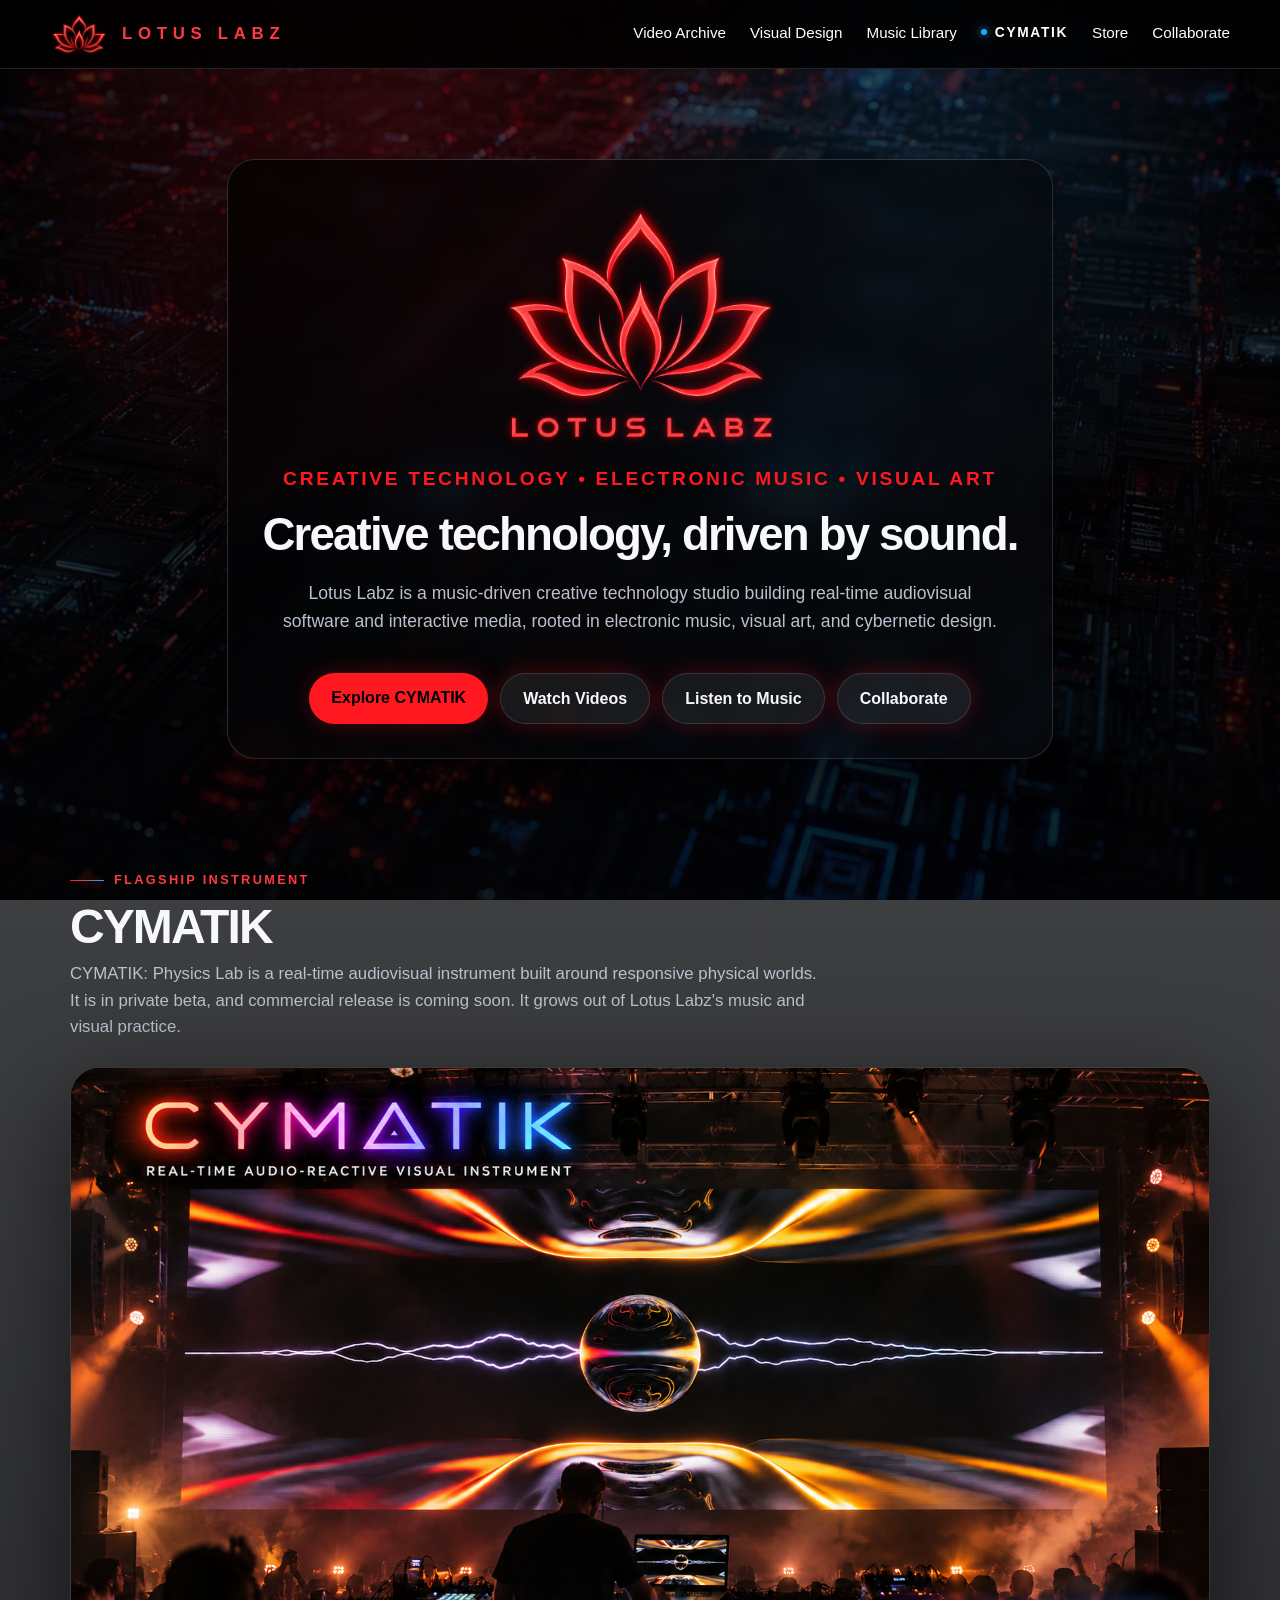
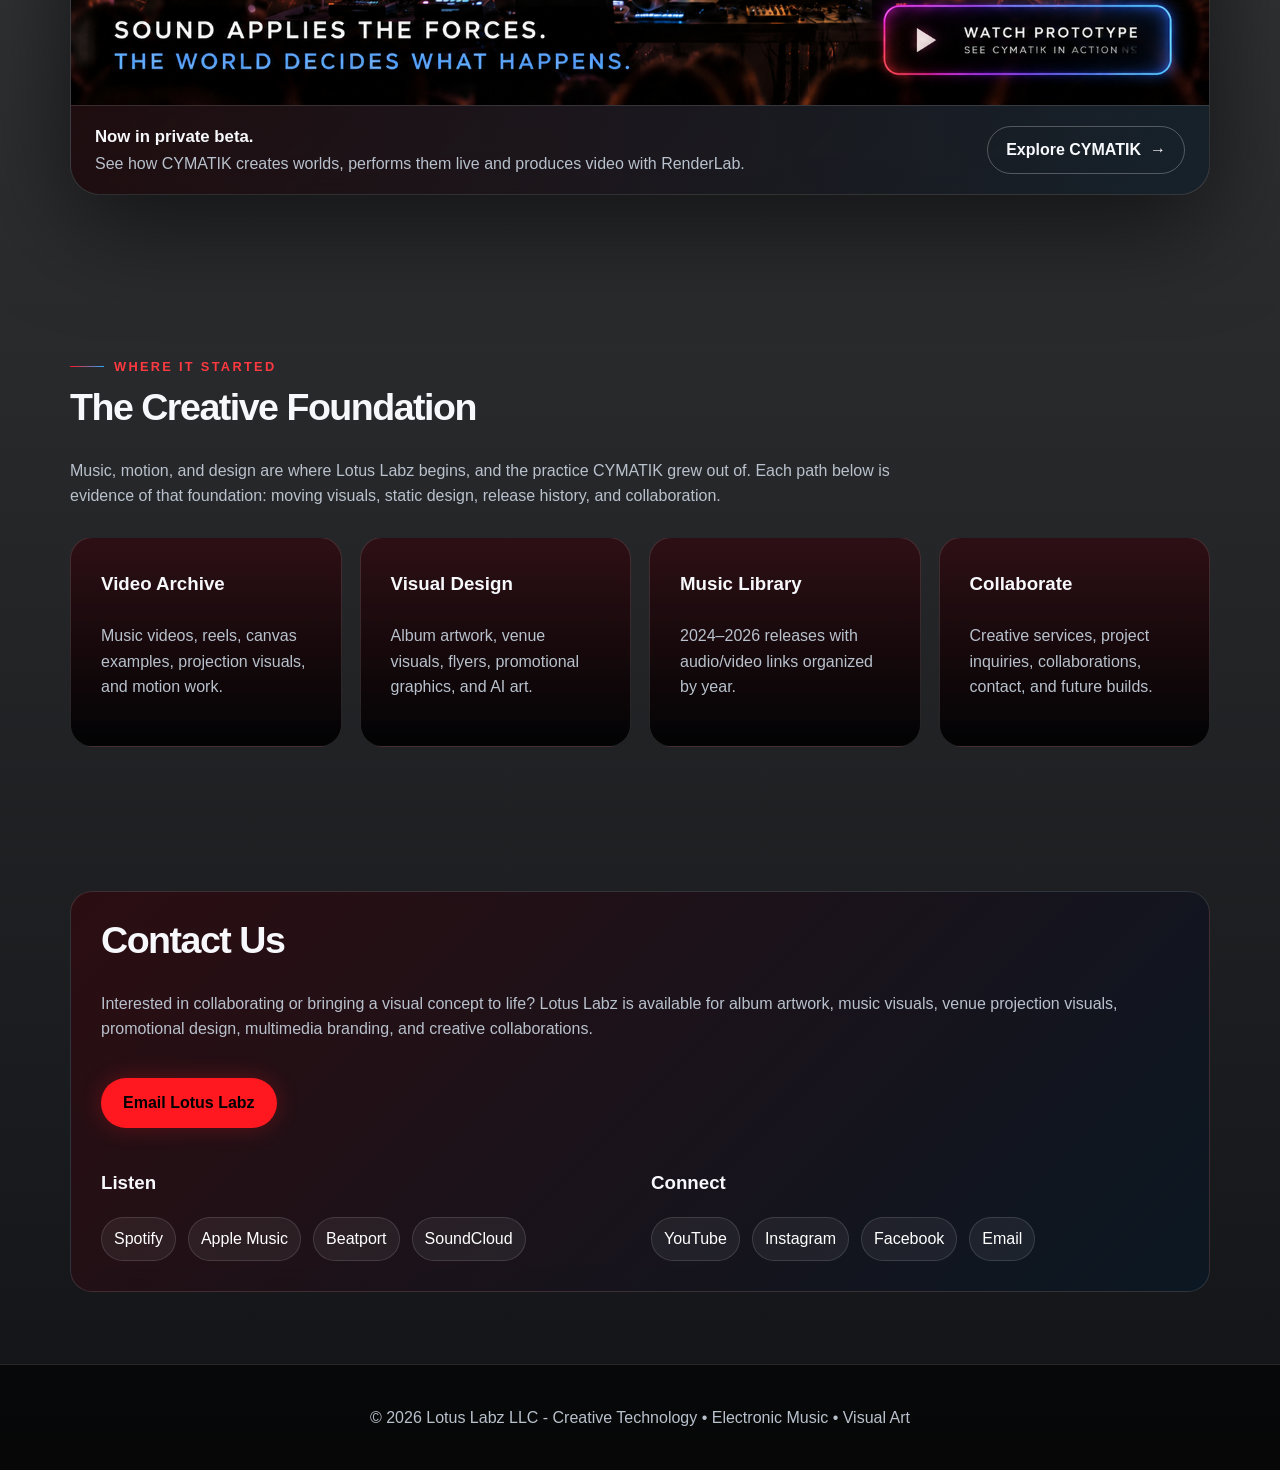
==== commit 58f5c2ba: "Prelaunch messaging: private beta, commercial release coming soon Reconcile the CYMATIK page, store," ====
--- a/index.html
+++ b/index.html
@@ -25,8 +25,8 @@
 </style><link rel="stylesheet" href="assets/site.css"><script src="assets/site.js"></script></head><body><header class="site-header"><nav class="site-nav" aria-label="Primary"><a class="brand" href="index.html" aria-label="Lotus Labz home"><img class="brand-mark" src="assets/lotus-labz-mark-red-v2-web.png" alt=""><span class="brand-word">Lotus Labz</span></a><button type="button" class="nav-toggle" aria-expanded="false" aria-controls="site-menu" aria-label="Open menu"><span class="bars"></span></button><ul class="site-menu" id="site-menu"><li><a href="visuals.html">Video Archive</a></li><li><a href="design.html">Visual Design</a></li><li><a href="music.html">Music Library</a></li><li><a class="nav-cymatik" href="cymatik/">CYMATIK</a></li><li><a href="store/">Store</a></li><li><a href="lotus-labz.html">Collaborate</a></li></ul></nav></header>
 <section class="hero"><div class="hero-panel"><img src="assets/lotus-labz-logo-red-v2-web.png" class="hero-brand" alt="Lotus Labz"><div class="kicker">Creative Technology • Electronic Music • Visual Art</div><h1>Creative technology, driven by sound.</h1><p>Lotus Labz is a music-driven creative technology studio building real-time audiovisual software and interactive media, rooted in electronic music, visual art, and cybernetic design.</p><div class="button-row"><a class="btn" href="cymatik/">Explore CYMATIK</a><a class="btn secondary" href="visuals.html">Watch Videos</a><a class="btn secondary" href="music.html">Listen to Music</a><a class="btn secondary" href="lotus-labz.html">Collaborate</a></div></div></section>
 
-<section class="cymatik-section" id="cymatik"><div class="cymatik-intro"><span class="eyebrow">Flagship R&amp;D Project</span><h2>CYMATIK</h2><p>A real-time audiovisual instrument built around responsive physical worlds. A working prototype, in active development, growing out of Lotus Labz's music and visual practice.</p></div><div class="cymatik-entry"><div class="cymatik-stage" id="cymatikStage"><div class="cymatik-promo"><img class="cymatik-card" src="assets/cymatik-live-performance-promo.png" alt="CYMATIK by Lotus Labz — live performance. Audio-reactive visual instrument in action."><button type="button" class="cymatik-trigger cymatik-trigger--watchproto" data-cymatik-open aria-label="Watch the CYMATIK prototype demo"></button></div><div class="cymatik-player"><video class="cymatik-video" id="cymatikVideo" controls playsinline preload="none"><source src="media/cymatik-web-preview.mp4" type="video/mp4">Your browser does not support the video tag.</video><button type="button" class="cymatik-close" id="cymatikClose" aria-label="Close preview and return to the CYMATIK card">&times;</button></div></div><div class="cymatik-path"><p><strong>A working prototype, played in real time.</strong>See the idea behind CYMATIK, what runs today, and where it is headed.</p><a href="cymatik/">Explore CYMATIK</a></div></div></section>
+<section class="cymatik-section" id="cymatik"><div class="cymatik-intro"><span class="eyebrow">Flagship Instrument</span><h2>CYMATIK</h2><p>CYMATIK: Physics Lab is a real-time audiovisual instrument built around responsive physical worlds. It is in private beta, and commercial release is coming soon. It grows out of Lotus Labz's music and visual practice.</p></div><div class="cymatik-entry"><div class="cymatik-stage" id="cymatikStage"><div class="cymatik-promo"><img class="cymatik-card" src="assets/cymatik-live-performance-promo.png" alt="CYMATIK by Lotus Labz — live performance. Audio-reactive visual instrument in action."><button type="button" class="cymatik-trigger cymatik-trigger--watchproto" data-cymatik-open aria-label="Watch the CYMATIK prototype demo"></button></div><div class="cymatik-player"><video class="cymatik-video" id="cymatikVideo" controls playsinline preload="none"><source src="media/cymatik-web-preview.mp4" type="video/mp4">Your browser does not support the video tag.</video><button type="button" class="cymatik-close" id="cymatikClose" aria-label="Close preview and return to the CYMATIK card">&times;</button></div></div><div class="cymatik-path"><p><strong>Now in private beta.</strong>See how CYMATIK creates worlds, performs them live and produces video with RenderLab.</p><a href="cymatik/">Explore CYMATIK</a></div></div></section>
 <section id="work"><span class="eyebrow eyebrow-lead">Where it started</span><h2>The Creative Foundation</h2><p class="section-intro">Music, motion, and design are where Lotus Labz begins, and the practice CYMATIK grew out of. Each path below is evidence of that foundation: moving visuals, static design, release history, and collaboration.</p><div class="work-grid"><a class="work-card" href="visuals.html"><h3>Video Archive</h3><p>Music videos, reels, canvas examples, projection visuals, and motion work.</p></a><a class="work-card" href="design.html"><h3>Visual Design</h3><p>Album artwork, venue visuals, flyers, promotional graphics, and AI art.</p></a><a class="work-card" href="music.html"><h3>Music Library</h3><p>2024–2026 releases with audio/video links organized by year.</p></a><a class="work-card" href="lotus-labz.html"><h3>Collaborate</h3><p>Creative services, project inquiries, collaborations, contact, and future builds.</p></a></div></section>
-<section id="contact"><div class="card contact-card"><h2>Contact Us</h2><p>Interested in collaborating or bringing a visual concept to life? Lotus Labz is available for album artwork, music visuals, venue projection visuals, promotional design, multimedia branding, and creative collaborations.</p><a class="btn" href="mailto:jynx@lotuslabz.net">Email Lotus Labz</a><div class="platforms"><div><h3>Listen</h3><div class="socials"><a href="https://open.spotify.com/artist/1IHrpVkPW9ubfXyLaTSTbT?si=lDyLz0TPRCCQdSiR8ipe6Q" target="_blank">Spotify</a><a href="https://music.apple.com/us/artist/jynxer23/1738558885" target="_blank">Apple Music</a><a href="https://www.beatport.com/search?q=jynxer23" target="_blank">Beatport</a><a href="https://soundcloud.com/jynxer23" target="_blank">SoundCloud</a></div></div><div><h3>Connect</h3><div class="socials"><a href="https://www.youtube.com/@jamiesako3502" target="_blank">YouTube</a><a href="https://www.instagram.com/jynxer23/" target="_blank">Instagram</a><a href="https://www.facebook.com/jynxer23/" target="_blank">Facebook</a><a href="mailto:jynx@lotuslabz.net">Email</a></div></div></div></div></section>
+<section id="contact"><div class="card contact-card"><h2>Contact Us</h2><p>Interested in collaborating or bringing a visual concept to life? Lotus Labz is available for album artwork, music visuals, venue projection visuals, promotional design, multimedia branding, and creative collaborations.</p><a class="btn" href="mailto:jynx@lotuslabz.net">Email Lotus Labz</a><div class="platforms"><div><h3>Listen</h3><div class="socials"><a href="https://open.spotify.com/artist/1IHrpVkPW9ubfXyLaTSTbT?si=lDyLz0TPRCCQdSiR8ipe6Q" target="_blank" rel="noopener noreferrer">Spotify</a><a href="https://music.apple.com/us/artist/jynxer23/1738558885" target="_blank" rel="noopener noreferrer">Apple Music</a><a href="https://www.beatport.com/search?q=jynxer23" target="_blank" rel="noopener noreferrer">Beatport</a><a href="https://soundcloud.com/jynxer23" target="_blank" rel="noopener noreferrer">SoundCloud</a></div></div><div><h3>Connect</h3><div class="socials"><a href="https://www.youtube.com/@jamiesako3502" target="_blank" rel="noopener noreferrer">YouTube</a><a href="https://www.instagram.com/jynxer23/" target="_blank" rel="noopener noreferrer">Instagram</a><a href="https://www.facebook.com/jynxer23/" target="_blank" rel="noopener noreferrer">Facebook</a><a href="mailto:jynx@lotuslabz.net">Email</a></div></div></div></div></section>
 <footer>© 2026 Lotus Labz LLC - Creative Technology • Electronic Music • Visual Art</footer><script src="assets/cymatik-player.js"></script>
 </body></html>
--- a/assets/site.css
+++ b/assets/site.css
@@ -57,3 +57,4 @@
 .store-facts .tier p{margin:8px 0 0;color:#b8c1cc;font-size:.95rem}
 .store-facts .button-row{margin-top:16px}
 @media(max-width:900px){.store-facts .tier-grid{grid-template-columns:1fr}}
+@media(max-width:560px){.store-facts dl{grid-template-columns:1fr;gap:2px 0}.store-facts dd{margin-bottom:12px}}
